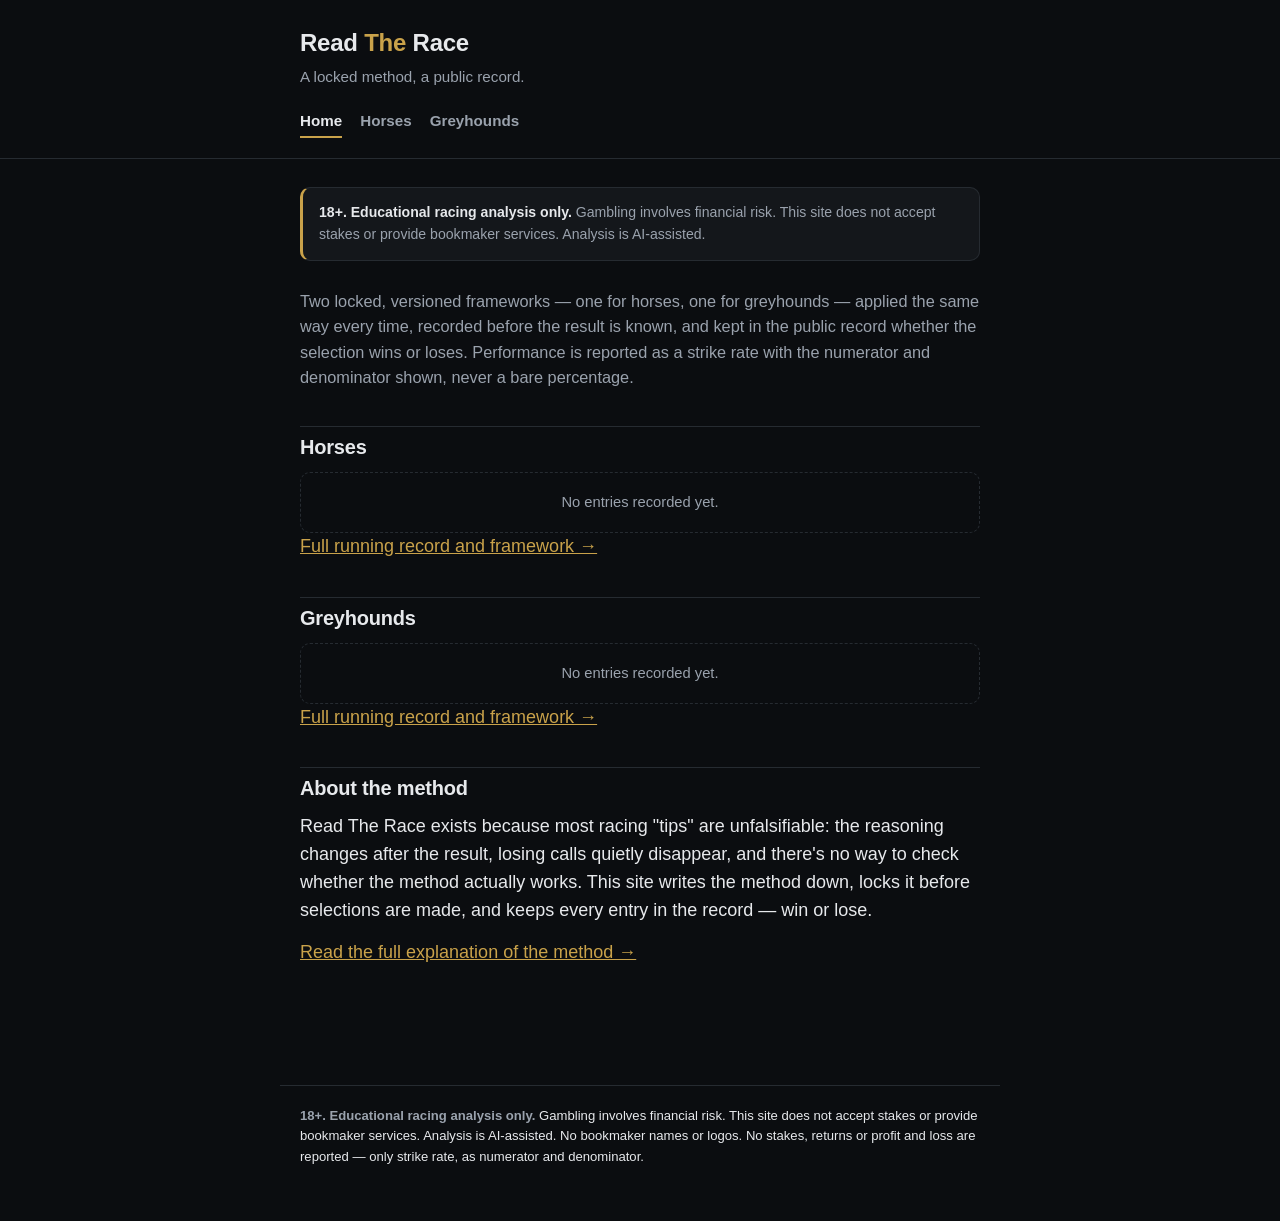
==== index.html @ fd71e6b9 "Initial scaffold: Read The Race Public, educational racing analysis record with two locked framework" ====
<!doctype html>
<html lang="en">
<head>
<meta charset="utf-8">
<meta name="viewport" content="width=device-width, initial-scale=1">
<title>Read The Race</title>
<meta name="description" content="Educational racing analysis for horses and greyhounds, applied with two locked, versioned frameworks and a public, append-only record.">
<link rel="stylesheet" href="assets/css/style.css">
</head>
<body>

<header class="site-header">
  <div class="container">
    <a class="site-title" href="index.html">Read <span>The</span> Race</a>
    <p class="site-tagline">A locked method, a public record.</p>
    <nav class="site-nav">
      <a href="index.html" class="active">Home</a>
      <a href="horses/index.html">Horses</a>
      <a href="greyhounds/index.html">Greyhounds</a>
    </nav>
  </div>
</header>

<main class="container">

  <div class="notice">
    <strong>18+. Educational racing analysis only.</strong> Gambling involves
    financial risk. This site does not accept stakes or provide bookmaker
    services. Analysis is AI-assisted.
  </div>

  <p class="lede">
    Two locked, versioned frameworks — one for horses, one for greyhounds —
    applied the same way every time, recorded before the result is known,
    and kept in the public record whether the selection wins or loses.
    Performance is reported as a strike rate with the numerator and
    denominator shown, never a bare percentage.
  </p>

  <h2>Horses</h2>
  <div id="horses-summary"></div>
  <p><a href="horses/index.html">Full running record and framework →</a></p>

  <h2>Greyhounds</h2>
  <div id="greyhounds-summary"></div>
  <p><a href="greyhounds/index.html">Full running record and framework →</a></p>

  <h2>About the method</h2>
  <p>
    Read The Race exists because most racing "tips" are unfalsifiable: the
    reasoning changes after the result, losing calls quietly disappear, and
    there's no way to check whether the method actually works. This site
    writes the method down, locks it before selections are made, and keeps
    every entry in the record — win or lose.
  </p>
  <p><a href="README.md">Read the full explanation of the method →</a></p>

</main>

<footer class="site-footer">
  <p><strong>18+. Educational racing analysis only.</strong> Gambling
  involves financial risk. This site does not accept stakes or provide
  bookmaker services. Analysis is AI-assisted. No bookmaker names or logos.
  No stakes, returns or profit and loss are reported — only strike rate,
  as numerator and denominator.</p>
</footer>

<script src="assets/js/csv.js"></script>
<script src="assets/js/site.js"></script>
<script>
  (async () => {
    const horseRows = await loadCSVRows("horses/results.csv");
    renderRunningRecordSummary(document.getElementById("horses-summary"), horseRows);

    const greyhoundRows = await loadCSVRows("greyhounds/results.csv");
    renderRunningRecordSummary(document.getElementById("greyhounds-summary"), greyhoundRows);
  })();
</script>

</body>
</html>
---- assets/css/style.css ----
/* Read The Race — shared stylesheet. Dark background, mobile-first. */

:root {
  --bg: #0b0d10;
  --bg-raised: #14171b;
  --bg-card: #181c21;
  --border: #262b31;
  --text: #e7e9ec;
  --text-dim: #9aa2ad;
  --text-faint: #6b7280;
  --accent: #c9a24a;
  --accent-dim: #8a7134;
  --win: #4caf7d;
  --lose: #c9605a;
  --void: #6b7280;
  --max-width: 720px;
  --radius: 10px;
}

* {
  box-sizing: border-box;
}

html {
  -webkit-text-size-adjust: 100%;
}

body {
  margin: 0;
  background: var(--bg);
  color: var(--text);
  font-family: -apple-system, BlinkMacSystemFont, "Segoe UI", Roboto, Helvetica, Arial, sans-serif;
  font-size: 17px;
  line-height: 1.55;
  -webkit-font-smoothing: antialiased;
}

.container {
  max-width: var(--max-width);
  margin: 0 auto;
  padding: 0 20px 64px;
}

/* Header / nav */

.site-header {
  border-bottom: 1px solid var(--border);
  margin-bottom: 28px;
}

.site-header .container {
  padding-top: 24px;
  padding-bottom: 20px;
}

.site-title {
  display: block;
  font-size: 1.5rem;
  font-weight: 700;
  letter-spacing: -0.01em;
  color: var(--text);
  text-decoration: none;
}

.site-title span {
  color: var(--accent);
}

.site-tagline {
  margin: 4px 0 0;
  color: var(--text-dim);
  font-size: 0.95rem;
}

.site-nav {
  margin-top: 16px;
  display: flex;
  gap: 18px;
  flex-wrap: wrap;
}

.site-nav a {
  color: var(--text-dim);
  text-decoration: none;
  font-size: 0.95rem;
  font-weight: 600;
  padding: 4px 0;
  border-bottom: 2px solid transparent;
}

.site-nav a:hover,
.site-nav a.active {
  color: var(--text);
  border-bottom-color: var(--accent);
}

/* Notice banner */

.notice {
  background: var(--bg-raised);
  border: 1px solid var(--border);
  border-left: 3px solid var(--accent);
  border-radius: var(--radius);
  padding: 14px 16px;
  font-size: 0.88rem;
  color: var(--text-dim);
  margin-bottom: 28px;
}

.notice strong {
  color: var(--text);
}

/* Typography */

h1, h2, h3 {
  color: var(--text);
  line-height: 1.25;
  letter-spacing: -0.01em;
}

h1 {
  font-size: 1.6rem;
  margin: 0 0 12px;
}

h2 {
  font-size: 1.25rem;
  margin: 36px 0 12px;
  padding-top: 8px;
  border-top: 1px solid var(--border);
}

h2:first-child {
  border-top: none;
  padding-top: 0;
}

h3 {
  font-size: 1.05rem;
  margin: 22px 0 8px;
}

p {
  margin: 0 0 14px;
  color: var(--text);
}

.lede {
  color: var(--text-dim);
  font-size: 1.02rem;
}

a {
  color: var(--accent);
}

ul, ol {
  padding-left: 1.3em;
  margin: 0 0 14px;
}

li {
  margin-bottom: 6px;
}

blockquote {
  margin: 0 0 16px;
  padding: 10px 14px;
  background: var(--bg-raised);
  border-left: 3px solid var(--accent-dim);
  border-radius: 4px;
  color: var(--text-dim);
  font-family: ui-monospace, SFMono-Regular, Menlo, Consolas, monospace;
  font-size: 0.9rem;
}

hr {
  border: none;
  border-top: 1px solid var(--border);
  margin: 28px 0;
}

.meta-line {
  color: var(--text-faint);
  font-size: 0.85rem;
  margin: 0 0 4px;
}

/* Cards */

.card {
  background: var(--bg-card);
  border: 1px solid var(--border);
  border-radius: var(--radius);
  padding: 18px;
  margin-bottom: 16px;
}

.card-link {
  display: block;
  text-decoration: none;
  color: inherit;
}

.card-link:hover {
  border-color: var(--accent-dim);
}

.card h3 {
  margin-top: 0;
  color: var(--text);
}

.card .subtitle {
  color: var(--text-dim);
  font-size: 0.88rem;
  margin-bottom: 14px;
}

/* Running record stats */

.stat-row {
  display: flex;
  gap: 12px;
  flex-wrap: wrap;
}

.stat-tile {
  flex: 1 1 120px;
  background: var(--bg-raised);
  border: 1px solid var(--border);
  border-radius: 8px;
  padding: 12px 14px;
}

.stat-tile .value {
  font-size: 1.3rem;
  font-weight: 700;
  color: var(--text);
  font-variant-numeric: tabular-nums;
}

.stat-tile .label {
  font-size: 0.78rem;
  color: var(--text-dim);
  text-transform: uppercase;
  letter-spacing: 0.04em;
  margin-top: 2px;
}

/* Tables */

.table-scroll {
  overflow-x: auto;
  border: 1px solid var(--border);
  border-radius: var(--radius);
  margin-bottom: 20px;
}

table {
  border-collapse: collapse;
  width: 100%;
  min-width: 560px;
  font-size: 0.88rem;
}

th, td {
  text-align: left;
  padding: 9px 12px;
  border-bottom: 1px solid var(--border);
  white-space: nowrap;
}

th {
  color: var(--text-dim);
  font-size: 0.76rem;
  text-transform: uppercase;
  letter-spacing: 0.03em;
  background: var(--bg-raised);
  position: sticky;
  top: 0;
}

tr:last-child td {
  border-bottom: none;
}

.result-win { color: var(--win); font-weight: 600; }
.result-lose { color: var(--lose); }
.result-void { color: var(--void); }

.empty-state {
  color: var(--text-dim);
  font-size: 0.92rem;
  padding: 18px;
  border: 1px dashed var(--border);
  border-radius: var(--radius);
  text-align: center;
}

/* Date browser */

.date-group {
  margin-bottom: 18px;
}

.date-group h3 {
  color: var(--text-dim);
  font-size: 0.82rem;
  text-transform: uppercase;
  letter-spacing: 0.04em;
  margin: 18px 0 8px;
}

.entry-list {
  list-style: none;
  padding: 0;
  margin: 0;
}

.entry-list li {
  margin-bottom: 6px;
}

.entry-list a {
  display: block;
  background: var(--bg-card);
  border: 1px solid var(--border);
  border-radius: 8px;
  padding: 10px 14px;
  text-decoration: none;
  color: var(--text);
  font-size: 0.92rem;
}

.entry-list a:hover {
  border-color: var(--accent-dim);
}

.entry-list .entry-track {
  font-weight: 600;
}

.entry-list .entry-meta {
  color: var(--text-dim);
  font-size: 0.82rem;
}

/* Framework prose page */

.prose {
  font-size: 0.98rem;
}

.prose h1 {
  font-size: 1.5rem;
}

.source-link {
  display: inline-block;
  margin-bottom: 24px;
  font-size: 0.85rem;
  color: var(--text-dim);
}

/* Footer */

.site-footer {
  max-width: var(--max-width);
  margin: 40px auto 0;
  padding: 20px 20px 40px;
  border-top: 1px solid var(--border);
  color: var(--text-faint);
  font-size: 0.82rem;
}

.site-footer strong {
  color: var(--text-dim);
}

@media (min-width: 640px) {
  body {
    font-size: 18px;
  }

  h1 {
    font-size: 1.9rem;
  }
}
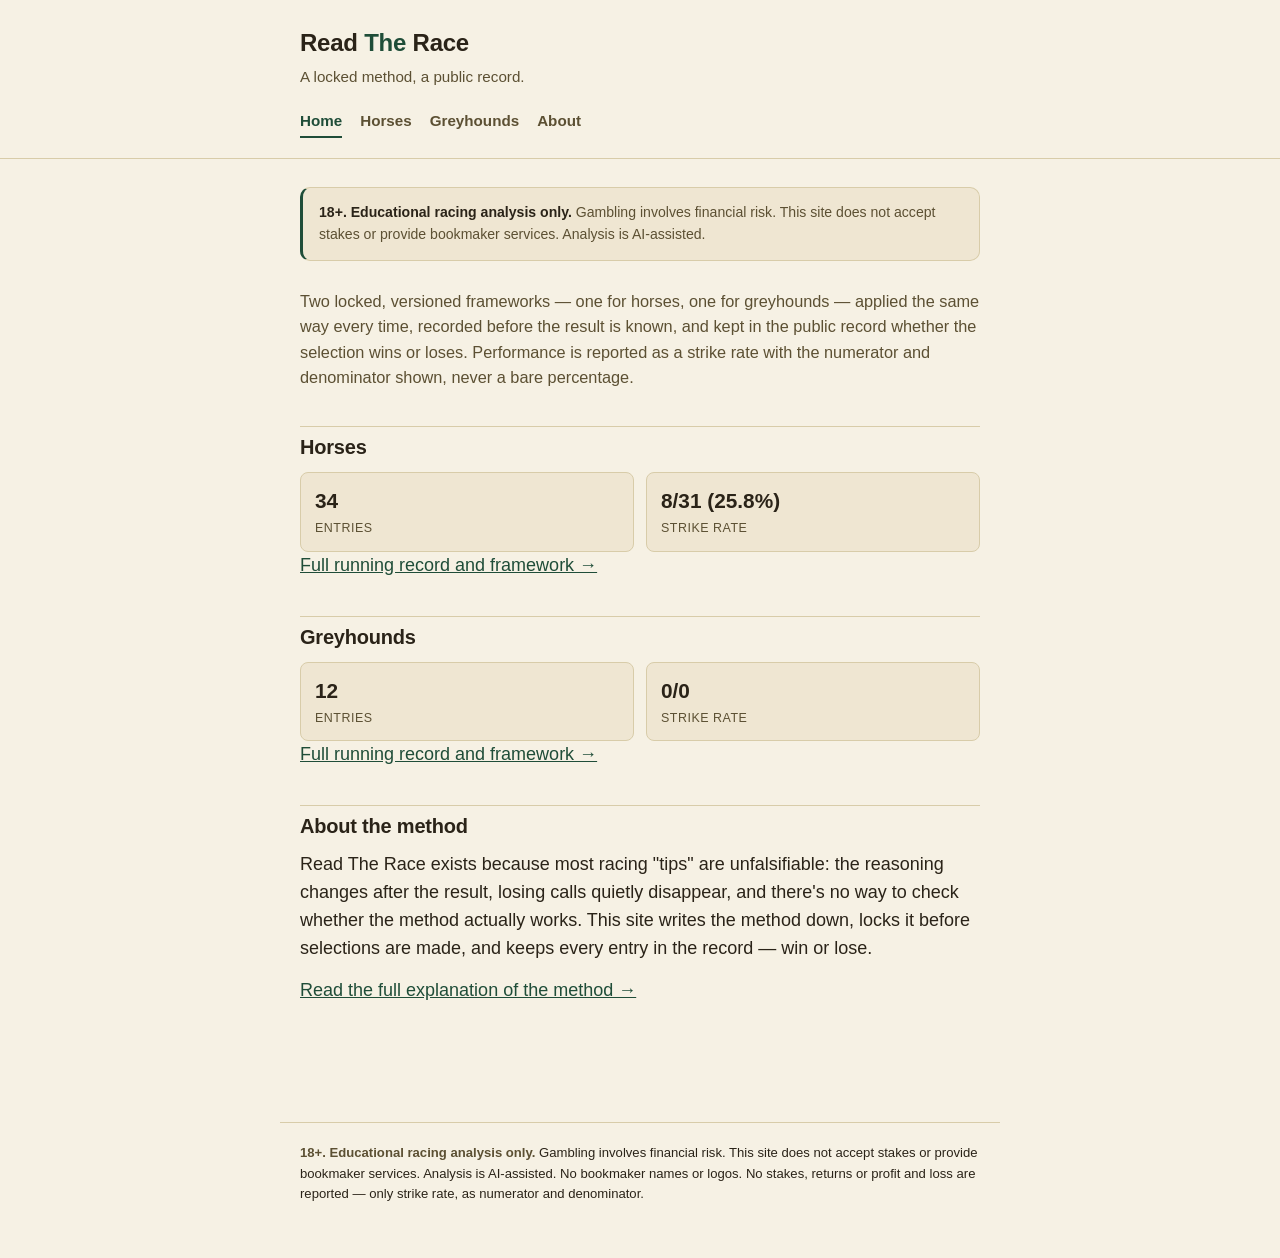
==== commit 1249b5c6: "Add rendered About page, replacing the raw README.md link The home page linked straight at README.md" ====
--- a/index.html
+++ b/index.html
@@ -17,6 +17,7 @@
       <a href="index.html" class="active">Home</a>
       <a href="horses/index.html">Horses</a>
       <a href="greyhounds/index.html">Greyhounds</a>
+      <a href="about.html">About</a>
     </nav>
   </div>
 </header>
@@ -53,7 +54,7 @@
     writes the method down, locks it before selections are made, and keeps
     every entry in the record — win or lose.
   </p>
-  <p><a href="README.md">Read the full explanation of the method →</a></p>
+  <p><a href="about.html">Read the full explanation of the method →</a></p>
 
 </main>
 
--- a/assets/css/style.css
+++ b/assets/css/style.css
@@ -1,18 +1,20 @@
-/* Read The Race — shared stylesheet. Dark background, mobile-first. */
+/* Read The Race — shared stylesheet. Light racecourse theme, mobile-first. */
 
 :root {
-  --bg: #0b0d10;
-  --bg-raised: #14171b;
-  --bg-card: #181c21;
-  --border: #262b31;
-  --text: #e7e9ec;
-  --text-dim: #9aa2ad;
-  --text-faint: #6b7280;
-  --accent: #c9a24a;
-  --accent-dim: #8a7134;
-  --win: #4caf7d;
-  --lose: #c9605a;
-  --void: #6b7280;
+  --bg: #f6f1e4;
+  --bg-raised: #efe6d2;
+  --bg-card: #fffcf5;
+  --border: #d8cca9;
+  --row-divider: #c4b58a;
+  --text: #2a2318;
+  --text-dim: #5c5033;
+  --text-faint: #6b5d3f;
+  --accent: #1f4d38;
+  --accent-dim: #163728;
+  --win: #1f6b3d;
+  --lose: #8c3a2b;
+  --void: #8a7c58;
+  --chart-track: #e6d9b8;
   --max-width: 720px;
   --radius: 10px;
 }
@@ -90,7 +92,7 @@
 
 .site-nav a:hover,
 .site-nav a.active {
-  color: var(--text);
+  color: var(--accent);
   border-bottom-color: var(--accent);
 }
 
@@ -181,6 +183,33 @@
   margin: 28px 0;
 }
 
+pre {
+  margin: 0 0 16px;
+  padding: 12px 14px;
+  background: var(--bg-raised);
+  border: 1px solid var(--border);
+  border-radius: 4px;
+  overflow-x: auto;
+}
+
+code {
+  font-family: ui-monospace, SFMono-Regular, Menlo, Consolas, monospace;
+  font-size: 0.9em;
+  background: var(--bg-raised);
+  border: 1px solid var(--border);
+  border-radius: 3px;
+  padding: 1px 5px;
+}
+
+pre code {
+  font-size: 0.85rem;
+  color: var(--text-dim);
+  white-space: pre;
+  background: none;
+  border: none;
+  padding: 0;
+}
+
 .meta-line {
   color: var(--text-faint);
   font-size: 0.85rem;
@@ -253,6 +282,7 @@
 
 .table-scroll {
   overflow-x: auto;
+  -webkit-overflow-scrolling: touch;
   border: 1px solid var(--border);
   border-radius: var(--radius);
   margin-bottom: 20px;
@@ -261,29 +291,169 @@
 table {
   border-collapse: collapse;
   width: 100%;
-  min-width: 560px;
-  font-size: 0.88rem;
-}
+  table-layout: fixed;
+  font-size: 0.82rem;
+}
+
+/* Proportional column widths so desktop fits all 7 columns without
+   horizontal scroll — Selection is the only variable-length prose column
+   and gets the most room; the rest stay narrow. Only meaningful above the
+   640px breakpoint — below it the table becomes a stacked card layout and
+   these are ignored. */
+col.col-time { width: 9%; }
+col.col-selection { width: 23%; }
+col.col-price { width: 14%; }
+col.col-sp { width: 13%; }
+col.col-ew { width: 9%; }
+col.col-result { width: 14%; }
+col.col-conf { width: 18%; }
 
 th, td {
   text-align: left;
-  padding: 9px 12px;
-  border-bottom: 1px solid var(--border);
+  padding: 12px 8px;
+  border-bottom: 1px solid var(--row-divider);
+}
+
+td {
   white-space: nowrap;
+  overflow: hidden;
+  text-overflow: ellipsis;
+}
+
+td.selection-cell {
+  white-space: normal;
+  overflow: visible;
+  text-overflow: clip;
 }
 
 th {
   color: var(--text-dim);
-  font-size: 0.76rem;
+  font-size: 0.72rem;
   text-transform: uppercase;
   letter-spacing: 0.03em;
   background: var(--bg-raised);
   position: sticky;
   top: 0;
+  white-space: normal;
+  overflow-wrap: break-word;
+  word-break: break-word;
+  line-height: 1.25;
 }
 
 tr:last-child td {
   border-bottom: none;
+}
+
+/* Group header rows inside the Today/Resulted tables — date and course
+   separators, replacing per-row date/course columns. */
+tr.group-header-date td {
+  background: var(--accent);
+  color: var(--bg-card);
+  font-weight: 700;
+  font-size: 0.85rem;
+  padding: 10px 14px;
+  border-bottom: none;
+}
+
+tr.group-header-course td {
+  background: var(--bg-raised);
+  color: var(--text-dim);
+  font-weight: 700;
+  font-size: 0.76rem;
+  text-transform: uppercase;
+  letter-spacing: 0.03em;
+  padding: 8px 14px;
+  border-bottom: 1px solid var(--row-divider);
+}
+
+/* Numeric columns: right-aligned, tabular monospace figures so decimal
+   points line up. Text columns (Selection, Each Way, Result, Confidence)
+   stay left-aligned via the base th/td rule above. */
+.price-cell {
+  text-align: right;
+  font-variant-numeric: tabular-nums;
+  font-family: ui-monospace, SFMono-Regular, Menlo, Consolas, monospace;
+}
+
+/* Below 640px: replace the table with a stacked card per race, each field
+   labelled from its data-label attribute, rather than a horizontally
+   scrolling table. Group header rows (date/course separators) stay as
+   simple full-width banners. */
+@media (max-width: 639px) {
+  .table-scroll {
+    overflow-x: visible;
+    border: none;
+    border-radius: 0;
+  }
+
+  table {
+    table-layout: auto;
+  }
+
+  thead {
+    display: none;
+  }
+
+  table, tbody, tr {
+    display: block;
+    width: 100%;
+  }
+
+  tr:not(.group-header-date):not(.group-header-course) {
+    background: var(--bg-card);
+    border: 1px solid var(--border);
+    border-radius: var(--radius);
+    margin-bottom: 12px;
+    padding: 2px 14px;
+  }
+
+  tr:not(.group-header-date):not(.group-header-course) td {
+    display: flex;
+    justify-content: space-between;
+    align-items: baseline;
+    gap: 14px;
+    width: auto;
+    padding: 10px 0;
+    border-bottom: 1px solid var(--row-divider);
+    white-space: normal;
+    overflow: visible;
+    text-overflow: clip;
+    text-align: right;
+  }
+
+  tr:not(.group-header-date):not(.group-header-course) td:last-child {
+    border-bottom: none;
+  }
+
+  tr:not(.group-header-date):not(.group-header-course) td::before {
+    content: attr(data-label);
+    flex: 0 0 auto;
+    font-size: 0.72rem;
+    font-weight: 700;
+    text-transform: uppercase;
+    letter-spacing: 0.03em;
+    color: var(--text-dim);
+    text-align: left;
+  }
+
+  tr.group-header-date td,
+  tr.group-header-course td {
+    display: block;
+    width: 100%;
+  }
+}
+
+.no-action-label {
+  display: block;
+  color: var(--text-dim);
+  font-weight: 600;
+}
+
+.no-action-runner {
+  display: block;
+  margin-top: 3px;
+  font-size: 0.78rem;
+  color: var(--text-faint);
 }
 
 .result-win { color: var(--win); font-weight: 600; }
@@ -297,6 +467,160 @@
   border: 1px dashed var(--border);
   border-radius: var(--radius);
   text-align: center;
+}
+
+.table-heading {
+  display: flex;
+  align-items: baseline;
+  justify-content: space-between;
+  gap: 8px;
+  flex-wrap: wrap;
+}
+
+.table-heading .table-subtitle {
+  font-size: 0.82rem;
+  color: var(--text-faint);
+}
+
+/* Form strip */
+
+.form-strip {
+  margin-bottom: 28px;
+}
+
+.form-strip-row {
+  display: flex;
+  flex-wrap: wrap;
+  gap: 4px;
+  padding: 4px 0 8px;
+}
+
+.form-square {
+  width: 16px;
+  height: 16px;
+  border-radius: 3px;
+  flex: 0 0 auto;
+  border: 2px solid var(--border);
+  background: transparent;
+}
+
+.form-square.form-win {
+  background: var(--win);
+  border-color: var(--win);
+}
+
+.form-square.form-lose {
+  background: transparent;
+  border-color: var(--lose);
+}
+
+.form-square.form-no-action {
+  background: var(--void);
+  border-color: var(--void);
+  opacity: 0.35;
+}
+
+.form-square.form-pending {
+  background: transparent;
+  border-color: var(--border);
+  border-style: dashed;
+}
+
+.form-strip-caption {
+  font-size: 0.78rem;
+  color: var(--text-faint);
+  margin: 0;
+}
+
+.form-strip-legend {
+  display: flex;
+  flex-wrap: wrap;
+  gap: 12px;
+  font-size: 0.76rem;
+  color: var(--text-faint);
+  margin: 6px 0 0;
+}
+
+.form-strip-legend span {
+  display: inline-flex;
+  align-items: center;
+  gap: 5px;
+}
+
+.form-strip-legend .form-square {
+  width: 11px;
+  height: 11px;
+  border-width: 1.5px;
+}
+
+/* Bar charts */
+
+.bar-chart {
+  margin-bottom: 8px;
+}
+
+.bar-chart-title {
+  font-size: 0.95rem;
+  font-weight: 700;
+  color: var(--text);
+  margin: 0 0 2px;
+}
+
+.bar-chart-subtitle {
+  font-size: 0.78rem;
+  color: var(--text-faint);
+  margin: 0 0 14px;
+}
+
+.bar-row {
+  display: grid;
+  grid-template-columns: 92px 1fr;
+  align-items: center;
+  gap: 10px;
+  margin-bottom: 10px;
+}
+
+.bar-row-label {
+  font-size: 0.82rem;
+  color: var(--text-dim);
+  text-align: right;
+}
+
+.bar-row-track-wrap {
+  display: flex;
+  align-items: center;
+  gap: 10px;
+}
+
+.bar-track {
+  flex: 1 1 auto;
+  height: 22px;
+  background: var(--chart-track);
+  border-radius: 5px;
+  overflow: hidden;
+}
+
+.bar-fill {
+  height: 100%;
+  background: var(--accent);
+  border-radius: 5px;
+  min-width: 3px;
+}
+
+.bar-row-value {
+  flex: 0 0 auto;
+  font-size: 0.82rem;
+  font-variant-numeric: tabular-nums;
+  color: var(--text);
+  white-space: nowrap;
+  min-width: 88px;
+}
+
+.bar-row-note {
+  display: block;
+  font-size: 0.72rem;
+  color: var(--text-faint);
+  font-weight: 400;
 }
 
 /* Date browser */
@@ -347,6 +671,109 @@
   font-size: 0.82rem;
 }
 
+/* Entry verdict card */
+
+.verdict-card {
+  margin-bottom: 20px;
+}
+
+.verdict-header {
+  display: flex;
+  align-items: baseline;
+  justify-content: space-between;
+  gap: 10px;
+  flex-wrap: wrap;
+}
+
+.verdict-header h1 {
+  margin: 0;
+  font-size: 1.35rem;
+}
+
+.confidence-badge {
+  flex: 0 0 auto;
+  padding: 3px 10px;
+  border-radius: 999px;
+  font-size: 0.76rem;
+  font-weight: 700;
+  text-transform: uppercase;
+  letter-spacing: 0.03em;
+  border: 1px solid var(--border);
+  color: var(--text-dim);
+}
+
+.confidence-badge.confidence-high {
+  color: var(--win);
+  border-color: var(--win);
+}
+
+.confidence-badge.confidence-medium {
+  color: var(--accent);
+  border-color: var(--accent-dim);
+}
+
+.confidence-badge.confidence-low {
+  color: var(--lose);
+  border-color: var(--lose);
+}
+
+.verdict-meta {
+  color: var(--text-dim);
+  font-size: 0.88rem;
+  margin: 4px 0 16px;
+}
+
+.verdict-result {
+  margin: 14px 0 0;
+  font-weight: 600;
+}
+
+.principal-risk {
+  margin: 14px 0 0;
+  color: var(--text-dim);
+  font-size: 0.92rem;
+}
+
+.principal-risk strong {
+  color: var(--text);
+}
+
+/* Collapsible full analysis */
+
+.framework-details {
+  border: 1px solid var(--border);
+  border-radius: var(--radius);
+  background: var(--bg-card);
+  margin-bottom: 20px;
+}
+
+.framework-details summary {
+  cursor: pointer;
+  padding: 14px 16px;
+  font-weight: 600;
+  color: var(--accent);
+  list-style: none;
+}
+
+.framework-details summary::-webkit-details-marker {
+  display: none;
+}
+
+.framework-details summary::before {
+  content: "▸";
+  display: inline-block;
+  margin-right: 8px;
+  transition: transform 0.15s ease;
+}
+
+.framework-details[open] summary::before {
+  transform: rotate(90deg);
+}
+
+.framework-details .prose {
+  padding: 0 18px 18px;
+}
+
 /* Framework prose page */
 
 .prose {
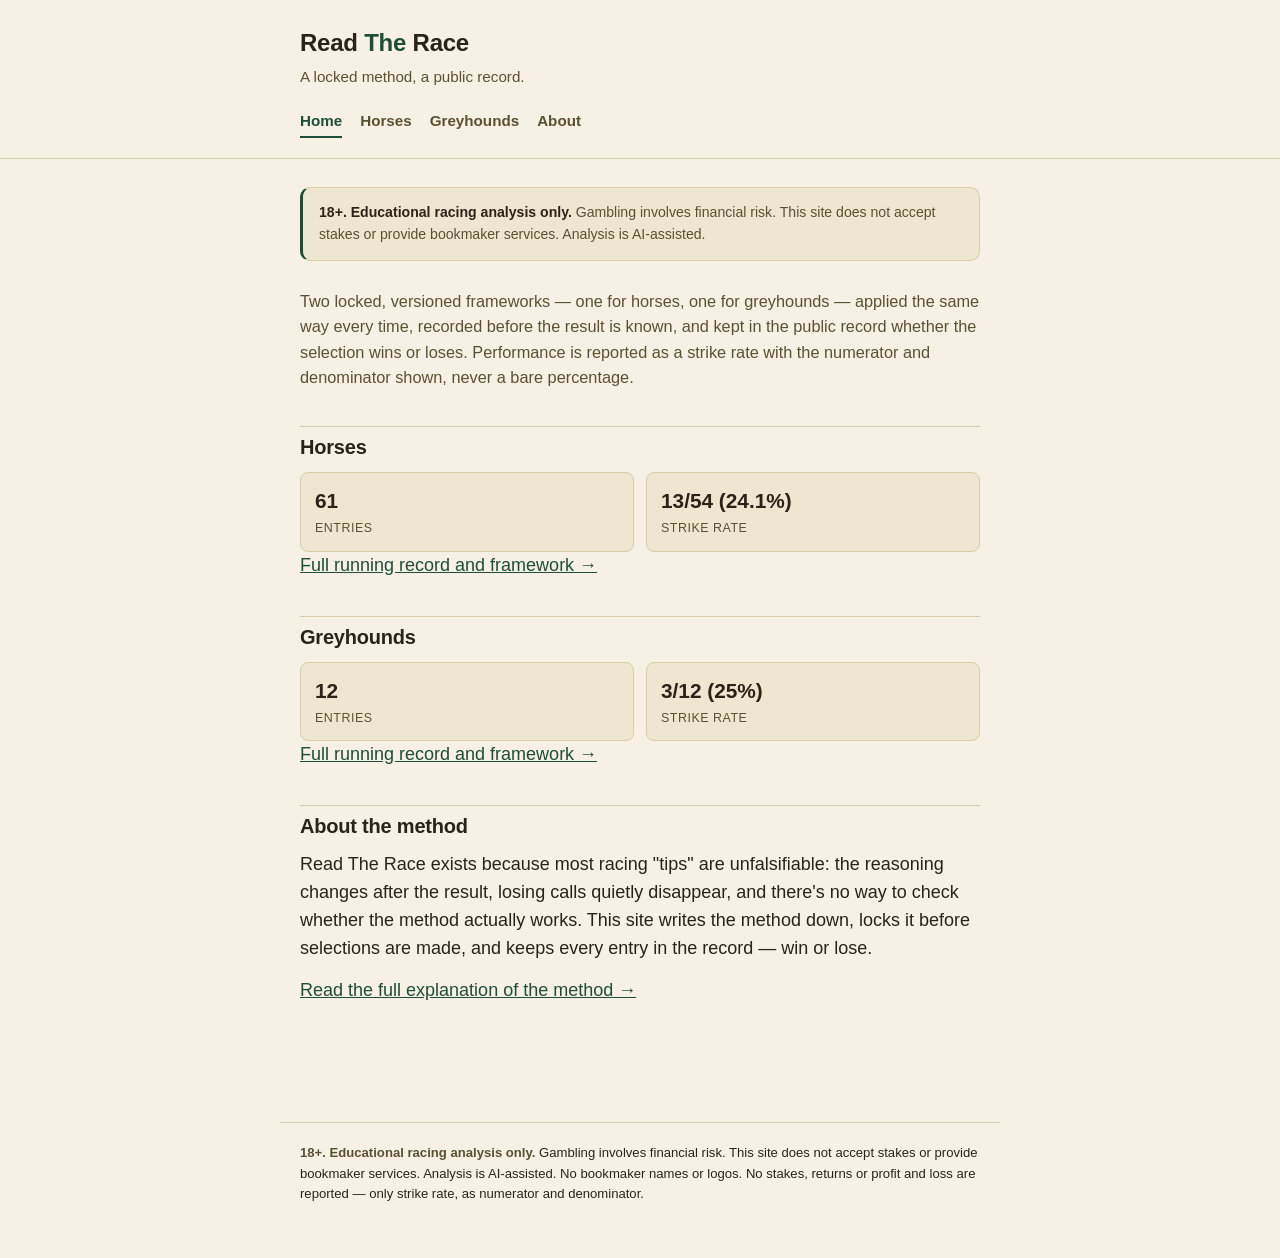
==== commit 5d731c6e: "Apply CORRECTIONS.md overlay to home page strike-rate summary renderRunningRecordSummary on index.ht" ====
--- a/index.html
+++ b/index.html
@@ -67,13 +67,18 @@
 </footer>
 
 <script src="assets/js/csv.js"></script>
+<script src="assets/js/markdown.js"></script>
 <script src="assets/js/site.js"></script>
 <script>
   (async () => {
+    const corrections = await loadCorrections("CORRECTIONS.md");
+
     const horseRows = await loadCSVRows("horses/results.csv");
+    applyCorrections(horseRows, corrections);
     renderRunningRecordSummary(document.getElementById("horses-summary"), horseRows);
 
     const greyhoundRows = await loadCSVRows("greyhounds/results.csv");
+    applyCorrections(greyhoundRows, corrections);
     renderRunningRecordSummary(document.getElementById("greyhounds-summary"), greyhoundRows);
   })();
 </script>
--- a/assets/css/style.css
+++ b/assets/css/style.css
@@ -456,6 +456,40 @@
   color: var(--text-faint);
 }
 
+.price-unrecorded {
+  color: var(--text-faint);
+  font-style: italic;
+}
+
+/* .price-num + .price-marker together make up a price cell's content.
+ * .price-marker always reserves the same width whether or not it holds
+ * a †, so the digits line up across rows regardless of which rows carry
+ * a marker — see raceRowHtml/renderEntry in site.js. */
+.price-num {
+  display: inline-block;
+}
+
+.price-marker {
+  display: inline-block;
+  width: 0.85em;
+  font-size: 0.7em;
+  line-height: 1;
+  vertical-align: super;
+  text-align: left;
+  color: var(--accent-dim);
+  text-decoration: none;
+}
+
+a.price-marker:hover {
+  text-decoration: underline;
+}
+
+.table-footnote {
+  margin: 8px 0 0;
+  font-size: 0.8rem;
+  color: var(--text-faint);
+}
+
 .result-win { color: var(--win); font-weight: 600; }
 .result-lose { color: var(--lose); }
 .result-void { color: var(--void); }
@@ -524,6 +558,13 @@
   background: transparent;
   border-color: var(--border);
   border-style: dashed;
+}
+
+.form-square.form-unrecorded {
+  background: repeating-linear-gradient(
+    45deg, var(--border), var(--border) 2px, transparent 2px, transparent 5px
+  );
+  border-color: var(--border);
 }
 
 .form-strip-caption {
